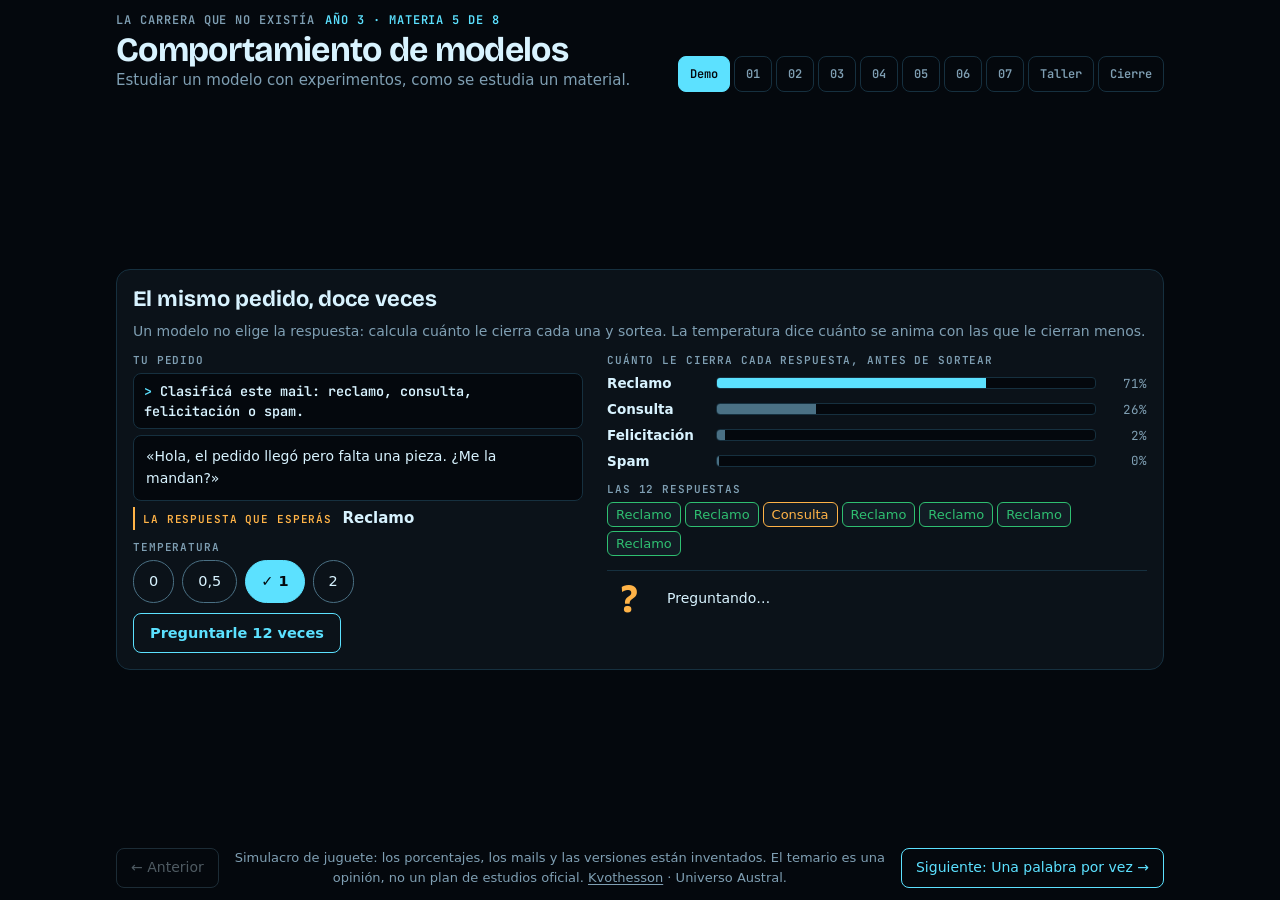
==== comportamiento.html @ 3e9d30cf "La carrera que no existía: ocho materias para trabajar con agentes Co-Authored-By: Claude Opus 5.5 <" ====
<!doctype html>
<html lang="es">
<head>
<meta charset="utf-8">
<meta name="viewport" content="width=device-width, initial-scale=1">
<title>Comportamiento de modelos · La carrera que no existía</title>
<link rel="preconnect" href="https://fonts.googleapis.com">
<link href="https://fonts.googleapis.com/css2?family=Bricolage+Grotesque:opsz,wght@12..96,500;12..96,700&family=JetBrains+Mono:wght@400;600&display=swap" rel="stylesheet">
<link rel="stylesheet" href="curso.css">
</head>
<body data-materia="Comportamiento de modelos" data-sigue="Economía del cómputo" data-sigue-href="economia.html">
<div class="wrap">
  <header class="tope">
    <div>
      <div class="miga"><span>La carrera que no existía</span><b>Año 3 · Materia 5 de 8</b></div>
      <h1>Comportamiento de modelos</h1>
      <p class="idea">Estudiar un modelo con experimentos, como se estudia un material.</p>
    </div>
    <nav class="pasos-nav" id="nav" aria-label="Partes de la materia"></nav>
  </header>

  <main>
  <div tabindex="-1" class="paso" data-n="Demo" data-t="La demo">
  <section class="demo" aria-labelledby="t-demo">
    <div class="cab">
      <h2 id="t-demo">El mismo pedido, doce veces</h2>
      <p class="como">Un modelo no elige la respuesta: calcula cuánto le cierra cada una y sortea. La temperatura dice cuánto se anima con las que le cierran menos.</p>
    </div>
    <div class="izq">
      <div class="rot" style="margin-top:0">Tu pedido</div>
      <p class="pedido"><span>&gt;</span> Clasificá este mail: reclamo, consulta, felicitación o spam.</p>
      <div class="mail" style="margin-top:6px">«Hola, el pedido llegó pero falta una pieza. ¿Me la mandan?»</div>
      <p class="correcta"><span class="rotm">La respuesta que esperás</span> <b>Reclamo</b></p>
      <div class="rot" id="rot-tempe">Temperatura</div>
      <div class="fila" id="tempe" role="group" aria-labelledby="rot-tempe"></div>
      <div class="fila" style="margin-top:10px"><button class="accion" id="doce" type="button">Preguntarle 12 veces</button></div>
    </div>
    <div class="der">
      <div class="rot" style="margin-top:0">Cuánto le cierra cada respuesta, antes de sortear</div>
      <div class="probs" id="probs"></div>
      <div class="rot">Las 12 respuestas</div>
      <div id="respuestas"></div>
      <div class="cuenta" id="cuenta" aria-live="polite"><span class="n" id="n"></span><p id="msj"></p></div>
    </div>
  </section>
  </div>

  <div tabindex="-1" class="paso unidad" data-n="01" data-t="Una palabra por vez" hidden>
    <div class="texto">
      <span class="num">Unidad 01</span>
      <h2>Una palabra por vez</h2>
      <p>Un modelo de lenguaje hace una sola cosa: calcula qué palabra puede seguir y elige una. Después repite.</p>
      <p>No tiene la respuesta entera pensada de antemano. Por eso puede arrancar bien y terminar mal.</p>
    </div>
    <div class="ejemplo">
      <div class="rot" style="margin-top:0">Tu pedido</div>
      <p class="pedido"><span>&gt;</span> Escribí la confirmación de compra.</p>
      <div class="rot">Lo que va escribiendo</div>
      <p class="frase" id="frase"></p>
      <div class="rot" id="cand-rot">Las que podían seguir</div>
      <div class="probs" id="cand"></div>
      <div class="fila" style="margin-top:10px"><button class="accion" id="sig-pal" type="button">Siguiente palabra</button><button class="copiar chico" id="de-nuevo" type="button">Empezar de nuevo</button></div>
      <p class="lee" id="frase-txt" role="status"></p>
    </div>
  </div>

  <div tabindex="-1" class="paso unidad" data-n="02" data-t="Cuándo querés variedad" hidden>
    <div class="texto">
      <span class="num">Unidad 02</span>
      <h2>Cuándo querés que varíe</h2>
      <p>Que el mismo pedido dé respuestas distintas no es un defecto. Depende de la tarea.</p>
      <p>Para clasificar querés siempre la misma. Para buscar ideas, querés que se anime.</p>
    </div>
    <div class="ejemplo">
      <div class="rot" id="rot-var" style="margin-top:0">La temperatura</div>
      <div class="fila" id="var" role="group" aria-labelledby="rot-var"></div>
      <table class="tabla" id="t-var"></table>
      <p class="lee" id="var-txt" role="status"></p>
    </div>
  </div>

  <div tabindex="-1" class="paso unidad" data-n="03" data-t="Cómo falla" hidden>
    <div class="texto">
      <span class="num">Unidad 03</span>
      <h2>Cómo falla</h2>
      <p>Un modelo no falla al azar. Falla de unas pocas maneras, y siempre de las mismas.</p>
      <p>Conocerlas es saber dónde mirar antes de creerle.</p>
    </div>
    <div class="ejemplo">
      <div class="rot" id="rot-falla" style="margin-top:0">Elegí una</div>
      <div class="fila" id="falla" role="group" aria-labelledby="rot-falla"></div>
      <div id="falla-g" class="grafico"></div>
    </div>
  </div>

  <div tabindex="-1" class="paso unidad" data-n="04" data-t="Lo que cambia el contexto" hidden>
    <div class="texto">
      <span class="num">Unidad 04</span>
      <h2>Lo que cambia el contexto</h2>
      <p>El mismo modelo, con el mismo mail, contesta distinto según lo que va alrededor de la pregunta.</p>
      <p>Pedir el formato o mostrar un ejemplo cambia más que cambiar de modelo.</p>
    </div>
    <div class="ejemplo">
      <div class="mail" style="margin-bottom:8px">«Soy Ana Pérez. Quiero 3 cajas del modelo grande para el viernes 14.»</div>
      <div class="rot" id="rot-ctx">Qué le ponés alrededor</div>
      <div class="fila" id="ctx" role="group" aria-labelledby="rot-ctx"></div>
      <div class="rot">Tu pedido</div>
      <p class="pedido" id="ctx-pedido"></p>
      <div class="rot">Lo que respondió</div>
      <div class="mail salida" id="ctx-resp"></div>
      <p class="lee" id="ctx-txt" role="status"></p>
    </div>
  </div>

  <div tabindex="-1" class="paso unidad" data-n="05" data-t="Experimentos" hidden>
    <div class="texto">
      <span class="num">Unidad 05</span>
      <h2>Experimentos</h2>
      <p>Para saber qué funciona: cambiar una sola cosa, repetir muchas veces y contar.</p>
      <p>Si cambiás tres cosas juntas y probás una vez, no sabés nada.</p>
    </div>
    <div class="ejemplo">
      <div class="rot" style="margin-top:0">La tarea: clasificar reclamos. El pedido de siempre acierta 14 de 20</div>
      <div class="fila" id="exp" role="group" aria-label="Cómo probás"></div>
      <table class="tabla" id="t-exp"></table>
      <p class="lee" id="exp-txt" role="status"></p>
    </div>
  </div>

  <div tabindex="-1" class="paso unidad" data-n="06" data-t="Mirar adentro" hidden>
    <div class="texto">
      <span class="num">Unidad 06</span>
      <h2>Mirar adentro</h2>
      <p>Si le preguntás por qué respondió algo, te da una explicación. Pero esa explicación es otro texto que escribió, no un registro de lo que pasó adentro.</p>
      <p>Hoy se puede medir algo de lo que pasa adentro. Leerlo entero, todavía no.</p>
    </div>
    <div class="ejemplo">
      <div class="rot" style="margin-top:0">Tu pedido</div>
      <p class="pedido"><span>&gt;</span> Clasificá este mail. Respondió: <b>Reclamo</b>.</p>
      <div class="rot" id="rot-ad">Por qué</div>
      <div class="fila" id="ad" role="group" aria-labelledby="rot-ad"></div>
      <div class="mail" id="ad-mail"></div>
      <p class="lee" id="ad-txt" role="status"></p>
    </div>
  </div>

  <div tabindex="-1" class="paso unidad" data-n="07" data-t="Versiones" hidden>
    <div class="texto">
      <span class="num">Unidad 07</span>
      <h2>Cada versión es otro modelo</h2>
      <p>Una versión nueva puede ser mejor en general y peor en lo tuyo. Lo que anuncian mide otras tareas, no la tuya.</p>
      <p>Antes de cambiar, se corren tus casos.</p>
    </div>
    <div class="ejemplo">
      <div class="rot" id="rot-ver" style="margin-top:0">Salió la versión 2. ¿Qué hacés?</div>
      <div class="fila" id="ver" role="group" aria-labelledby="rot-ver"></div>
      <table class="tabla" id="t-ver"></table>
      <p class="lee" id="ver-txt" role="status"></p>
    </div>
  </div>

  <div tabindex="-1" class="paso unidad" data-n="Taller" data-t="El taller" hidden>
    <div class="texto">
      <span class="num">Unidad 08 · Taller</span>
      <h2>Conocer un modelo nuevo en una semana</h2>
      <ol>
        <li>Juntá 30 pedidos reales tuyos, cada uno con la respuesta que esperás.</li>
        <li>Corré cada uno 5 veces en el modelo nuevo y en el que usás hoy.</li>
        <li>Contá cuántas salen bien, cuántas cambian entre una vez y otra, y cómo falla.</li>
        <li>Llená la ficha de al lado. Una página, no más.</li>
      </ol>
      <p class="nota">Aprobás cuando la ficha dice para qué lo usás y para qué no, con números.</p>
    </div>
    <div class="ejemplo">
      <div class="rot" style="margin-top:0">La ficha</div>
      <pre id="prompt">Modelo: [nombre y versión]
Probado con: [cuántos pedidos, cuántas veces cada uno]
Acierta: [cuántas de cuántas]
Varía: [cuántas veces cambió la respuesta al mismo pedido]
Falla así: [inventa / sigue la corriente / pierde el hilo]
Lo uso para: [...]
No lo uso para: [...]</pre>
      <button class="copiar" id="copiar" type="button" aria-live="polite">Copiar</button>
    </div>
  </div>

  <div tabindex="-1" class="paso cierre" data-n="Cierre" data-t="El cierre" hidden>
    <span class="num">Cierre</span>
    <h2>¿Entonces no se le puede creer a un modelo?</h2>
    <p class="resp"><b>Sí se puede.</b> Como a un material: sabiendo cómo se comporta. Nadie construye un puente sin saber cuánto aguanta el acero.</p>
    <p class="resp">A un modelo se le cree en lo que mediste. En lo demás, todavía no lo conocés.</p>
    <div class="tres">
      <div class="ejemplo"><span class="rotm">Medilo</span><p>Lo que hace bien y lo que no se sabe probando, no leyendo lo que dicen de él.</p></div>
      <div class="ejemplo"><span class="rotm">Repetilo</span><p>Una respuesta no dice nada de un modelo que sortea. Veinte, empiezan a decir.</p></div>
      <div class="ejemplo"><span class="rotm">Volvé a medir</span><p>Cada versión nueva es otro material. Lo que sabías del anterior, hay que confirmarlo.</p></div>
    </div>
    <p class="verbo"><q>Sin evals, la adopción es fe, no ingeniería.</q>El Ritual del Despertar, séptima Ley del Constructor. Archivo de Austral.</p>
  </div>
  </main>

  <footer class="pie-nav">
    <button class="copiar" id="ant" type="button"><span aria-hidden="true">← </span>Anterior</button>
    <span class="aviso">Simulacro de juguete: los porcentajes, los mails y las versiones están inventados. El temario es una opinión, no un plan de estudios oficial. <a href="https://kvothesson.com/">Kvothesson</a> · Universo Austral.</span>
    <button class="copiar sig" id="sig" type="button"></button>
  </footer>
</div>

<script src="curso.js"></script>
<script>
const quietoDemo = matchMedia("(prefers-reduced-motion: reduce)").matches || location.search.includes("sin-animacion");
const pct = p => (p >= .995 ? "100" : p < .005 ? "0" : Math.round(p * 100)) + "%";
const barras = (el, filas) => $(el).innerHTML = filas.map(f => `<div class="prob ${f.cls || ""}"><b>${f.t}</b><span class="barrita"><i style="width:${Math.max(.5, f.p * 100)}%"></i></span><span>${pct(f.p)}</span></div>`).join("");

// Demo principal: clasificar un mail. El modelo tiene un puntaje por respuesta y sortea según la temperatura.
const OPC = [["Reclamo", 3], ["Consulta", 2], ["Felicitación", -.5], ["Spam", -2]];
let T = 1, corrida = 0;
const probs = () => { if (!T) return OPC.map((_, i) => i ? 0 : 1); const e = OPC.map(o => Math.exp(o[1] / T)), s = e.reduce((a, b) => a + b, 0); return e.map(v => v / s); };
const sortear = p => { let r = Math.random(), i = 0; while (i < p.length - 1 && r > p[i]) r -= p[i++]; return i; };
function verProbs(){ const p = probs(); barras("probs", OPC.map((o, i) => ({t:o[0], p:p[i], cls:i ? "" : "top"}))); }
function contar(salidas){
  const otras = salidas.filter(i => i > 0).length;
  $("n").textContent = otras; $("cuenta").classList.toggle("listo", !otras);
  $("msj").innerHTML = `de 12 <b>no dijeron «Reclamo»</b>. ` + (!T ? "En cero elige siempre la que más le cierra: mismo pedido, misma respuesta."
    : T < 1 ? "Casi siempre la que más le cierra. Casi."
    : T < 2 ? "Mismo mail, mismo pedido. Lo único que cambió entre una y otra fue el sorteo."
    : "Con la temperatura alta aparecen hasta las que casi no tenían chance.");
}
function preguntar(){
  const mia = ++corrida, p = probs(), salidas = Array.from({length:12}, () => sortear(p));
  const chip = i => `<span class="k ${!i ? "ok" : i === 1 ? "suerte" : "mal"}${quietoDemo ? "" : " aparece"}">${OPC[i][0]}</span>`;
  $("n").textContent = "?"; $("msj").textContent = "Preguntando…"; $("cuenta").classList.remove("listo");
  if (quietoDemo) { $("respuestas").innerHTML = salidas.map(chip).join(""); contar(salidas); return; }
  $("respuestas").innerHTML = ""; let k = 0;
  const paso = () => { if (mia !== corrida) return; if (k >= 12) { contar(salidas); return; } $("respuestas").insertAdjacentHTML("beforeend", chip(salidas[k++])); setTimeout(paso, 230); };
  paso();
}
$("doce").addEventListener("click", preguntar);
opciones("tempe", [["0", "0"], ["0.5", "0,5"], ["1", "1"], ["2", "2"]], k => { T = +k; verProbs(); preguntar(); }, "1");

// Unidad 1: una frase armada de a una palabra, con las que podían seguir.
const INICIO = "Gracias por tu compra. Tu pedido";
const PASOS = [
  [["llega", .58], ["está", .22], ["fue", .12], ["se", .08]],
  [["el", .70], ["mañana", .18], ["en", .12]],
  [["jueves", .41], ["lunes", .33], ["martes", .26]],
  [["entre", .45], ["por", .35], ["a", .20]],
  [["las", .92], ["la", .08]],
  [["9", .50], ["10", .30], ["14", .20]]];
let paso1 = 0;
function verFrase(){
  const dichas = PASOS.slice(0, paso1).map(p => p[0][0]);
  $("frase").innerHTML = INICIO + dichas.map((w, i) => ` <span class="${i === paso1 - 1 ? "nueva" : ""}">${w}</span>`).join("") + (paso1 < PASOS.length ? ' <span class="cursor" aria-hidden="true">▍</span>' : ".");
  const ult = PASOS[paso1 - 1];
  $("cand-rot").textContent = ult ? "Las que podían seguir, y la que eligió" : "Las que podían seguir";
  barras("cand", ult ? ult.map((o, i) => ({t:o[0], p:o[1], cls:i ? "" : "elegida"})) : PASOS[0].map(o => ({t:o[0], p:o[1]})));
  $("sig-pal").disabled = paso1 >= PASOS.length;
  $("frase-txt").textContent = !ult ? "Tocá «Siguiente palabra»."
    : paso1 < PASOS.length ? `Eligió «${ult[0][0]}», que le cerraba en un ${Math.round(ult[0][1] * 100)}%. Podría haber sido «${ult[1][0]}».`
    : "Así escribe todo: una palabra por vez. Ninguna de estas estaba decidida cuando empezó la frase.";
}
$("sig-pal").addEventListener("click", () => { paso1++; verFrase(); });
$("de-nuevo").addEventListener("click", () => { paso1 = 0; verFrase(); });
verFrase();

// Unidad 2: dos tareas, preguntadas tres veces, con temperatura baja y alta.
opciones("var", [["baja", "Baja"], ["alta", "Alta"]], k => {
  const baja = k === "baja";
  const F = baja ? [["Clasificar este mail", "Reclamo · Reclamo · Reclamo", 1, "siempre lo mismo"], ["Proponer asuntos para el newsletter", "«Novedades de marzo» las tres veces", 0, "siempre la idea más obvia"]]
    : [["Clasificar este mail", "Reclamo · Consulta · Reclamo", 0, "cambia de opinión con el mismo mail"], ["Proponer asuntos para el newsletter", "«Novedades de marzo» · «Llegó el otoño» · «Tres cosas que no sabías»", 1, "ideas distintas para elegir"]];
  $("t-var").innerHTML = `<thead><tr><th scope="col">Tarea</th><th scope="col">Le preguntaste 3 veces</th><th scope="col">¿Sirve?</th></tr></thead><tbody>`
    + F.map(f => `<tr><td>${f[0]}</td><td>${f[1]}</td><td class="${f[2] ? "ok" : "mal"}">${f[2] ? "✓" : "✕"} ${f[3]}</td></tr>`).join("") + "</tbody>";
  $("var-txt").textContent = baja ? "Para clasificar, perfecto. Para buscar ideas, te da siempre la misma." : "Para buscar ideas, perfecto. Para clasificar, el mismo mail cambia de etiqueta.";
});

// Unidad 3: tres maneras de fallar, con lo que pasaba de verdad y cómo cuidarse.
const FALLAS = {
  inventa:["Inventa con seguridad", "¿Qué dice la cláusula 14 del contrato con Distribuidora Norte?", "La cláusula 14 fija una multa del 5% por cada día de demora.", "El contrato tiene 12 cláusulas. La 14 no existe.", "Pedile que copie el texto exacto y diga de dónde lo sacó. Si no puede copiarlo, no lo sabe."],
  sigue:["Te sigue la corriente", "Revisá este presupuesto. Creo que está bien, ¿no?", "Sí, está todo bien.", "Sin el «creo que está bien», el mismo modelo encuentra el error: la suma da $412.000, no $421.000.", "No le digas lo que esperás. Preguntá sin dar tu opinión."],
  hilo:["Pierde el hilo", "(en la primera de 80 páginas) Respondé siempre en pesos. […] (en la última) ¿Cuánto costó el envío de mayo?", "Costó USD 340.", "La instrucción estaba al principio y la pregunta, 80 páginas después.", "Repetí lo importante cerca de la pregunta, o partí el texto en pedazos."]};
opciones("falla", Object.entries(FALLAS).map(([k, f]) => [k, f[0]]), k => {
  const f = FALLAS[k];
  $("falla-g").innerHTML = `<div class="rot">Le preguntaste</div><p class="pedido"><span>&gt;</span> ${f[1]}</p>`
    + `<div class="rot">Respondió, muy seguro</div><div class="mail">${f[2]}</div>`
    + `<div class="rot">Lo que pasaba</div><p class="lee mal" style="margin:0;min-height:0">${f[3]}</p>`
    + `<div class="rot">Cómo cuidarte</div><p class="lee ok" style="margin:0;min-height:0">${f[4]}</p>`;
});

// Unidad 4: el mismo mail con tres pedidos distintos alrededor.
const CTX = {
  solo:["Solo la pregunta", "", "Ana Pérez quiere comprar tres cajas del modelo grande y las necesita para el viernes 14, según indica en su mensaje.", "Está bien, pero en un párrafo. Para pasarlo a una planilla lo copiás a mano, y cada vez lo escribe distinto."],
  formato:["El formato que querés", " Respondé así: Cliente / Pedido / Fecha.", "Cliente: Ana Pérez\nPedido: 3 cajas del modelo grande\nFecha: viernes 14", "Mismo modelo, mismo mail. Ahora sale igual cada vez y entra directo en la planilla."],
  ejemplo:["Un ejemplo resuelto", " Así lo quiero: «Juan Gómez · 2 cajas chicas · viernes 3».", "Ana Pérez · 3 cajas grandes · viernes 14", "Con un ejemplo copió hasta la forma de escribir. Muchas veces un ejemplo explica más que una regla."]};
opciones("ctx", Object.entries(CTX).map(([k, c]) => [k, c[0]]), k => {
  const c = CTX[k];
  $("ctx-pedido").innerHTML = `<span>&gt;</span> Sacá los datos de este mail.${c[1] ? `<span class="mas">${c[1]}</span>` : ""}`;
  $("ctx-resp").textContent = c[2];
  $("ctx-txt").textContent = c[3]; $("ctx-txt").className = "lee " + (k === "solo" ? "suerte" : "ok");
});

// Unidad 5: el mismo cambio probado de dos maneras.
opciones("exp", [["mal", "Cambiar todo junto, probar una vez"], ["bien", "Una cosa por vez, 20 veces cada una"]], k => {
  const bien = k === "bien", bar = (a, de) => `<i class="mini" style="width:${a / de * 60}px" aria-hidden="true"></i>`;
  const F = bien ? [["El pedido de siempre", 14], ["+ la lista de categorías", 17], ["+ un ejemplo resuelto", 18], ["+ «respondé en una palabra»", 14]]
    : [["El pedido nuevo, con los tres cambios juntos", null]];
  $("t-exp").innerHTML = `<thead><tr><th scope="col">Qué probaste</th><th scope="col">Aciertos</th></tr></thead><tbody>`
    + F.map(f => `<tr><td>${f[0]}</td><td>${f[1] === null ? "1 de 1 ✓" : `${bar(f[1], 20)}${f[1]} de 20`}</td></tr>`).join("") + "</tbody>";
  $("exp-txt").textContent = bien ? "La lista y el ejemplo ayudan. «Respondé en una palabra» no cambió nada: se puede sacar. Eso solo se ve cambiando de a una y repitiendo."
    : "Salió bien. ¿Por cuál de los tres cambios? No sabés. ¿Fue suerte? Tampoco: con una sola prueba no hay forma de saberlo.";
  $("exp-txt").className = "lee " + (bien ? "ok" : "suerte");
});

// Unidad 6: la explicación que da, contra lo que se puede medir.
opciones("ad", [["dice", "Lo que dice que pensó"], ["mide", "Lo que se puede medir"]], k => {
  const mide = k === "mide";
  const P = [["Hola, el pedido", 0], ["llegó", 1], ["pero", 1], ["falta", 3], ["una", 0], ["pieza.", 2], ["¿Me la mandan?", 1]];
  $("ad-mail").innerHTML = mide ? "«" + P.map(([w, p]) => p ? `<span class="peso${p}">${w}<span class="vh"> (pesó ${["", "poco", "bastante", "mucho"][p]})</span></span>` : w).join(" ") + "»"
    : "«Es un reclamo porque el cliente está enojado.»";
  $("ad-txt").textContent = mide ? "Hoy se puede medir, de forma aproximada, qué palabras pesaron más en la respuesta: acá «falta» y «pieza». Lo que no se puede es leerle el razonamiento entero, como se lee una receta."
    : "Suena razonable, pero el mail no muestra enojo. Esa explicación es un texto más que escribió después, no un registro de lo que pasó adentro.";
  $("ad-txt").className = "lee " + (mide ? "ok" : "suerte");
});

// Unidad 7: la versión nueva, en general y en tu tarea.
opciones("ver", [["sin", "Cambiar sin probar"], ["con", "Correr tus 50 casos antes"]], k => {
  const con = k === "con";
  $("t-ver").innerHTML = `<thead><tr><th scope="col">Versión</th><th scope="col">En general, según anuncian</th><th scope="col">En tus 50 reclamos</th></tr></thead><tbody>`
    + `<tr><td>Versión 1</td><td>82%</td><td class="ok">45 de 50</td></tr>`
    + `<tr><td>Versión 2</td><td>88%, mejor</td><td class="${con ? "mal" : "nada"}">${con ? "39 de 50, peor" : "sin probar"}</td></tr></tbody>`;
  $("ver-txt").textContent = con ? "Mejor en general y peor en lo tuyo: confunde reclamos con consultas. Para esto te quedás con la 1, o ajustás el pedido y volvés a medir."
    : "Cambiaste porque la 2 es mejor en general. En tu tarea es peor, y te vas a enterar por los clientes.";
  $("ver-txt").className = "lee " + (con ? "ok" : "mal");
});

iniciarCurso();
</script>
</body>
</html>
---- curso.css ----
/* La carrera que no existía: estilos compartidos por todas las materias.
   Tokens de marca/ del taller: temperatura frío, modo noche. */
/* Tokens de marca/ del taller: temperatura frío, modo noche, densidad aire. */
:root{
  --ground:#04080d; --surface:#0b1219; --surface-raised:#121c25; --line:#16303f; --line-strong:#4a7084;
  --ink:#d8f3ff; --muted:#7f9fb3; --ice:#5ce1ff; --on-ice:#04080d; --amber:#ffb347; --ok:#2fbf71; --danger:#ff5a6e;
  --radius-s:8px; --radius-m:14px;
  --font-display:"Bricolage Grotesque","Arial Narrow",system-ui,sans-serif;
  --font-sans:system-ui,"Segoe UI",Roboto,"Helvetica Neue",Arial,sans-serif;
  --font-mono:"JetBrains Mono",ui-monospace,Consolas,monospace;
  color-scheme:dark;
}
*{box-sizing:border-box}
body{margin:0;background:var(--ground);color:var(--ink);font:16px/1.55 var(--font-sans)}
button{font:inherit;color:inherit}
.wrap{max-width:720px;margin:0 auto;padding:28px 16px 72px}
.miga{font:600 12px/1.4 var(--font-mono);letter-spacing:.08em;text-transform:uppercase;color:var(--muted);display:flex;gap:10px;flex-wrap:wrap}
.miga b{color:var(--ice);font-weight:600}
h1{font:700 clamp(38px,9vw,64px)/1 var(--font-display);letter-spacing:-.02em;margin:14px 0 10px}
.idea{font-size:19px;margin:0 0 20px;max-width:34ch;text-wrap:balance}
.verbo{border-left:2px solid var(--amber);padding:2px 0 2px 14px;margin:0 0 28px;color:var(--muted);font-size:14.5px}
.verbo q{display:block;color:var(--amber);font:500 17px/1.35 var(--font-display);quotes:"«" "»"}
h2{font:600 12px/1.4 var(--font-mono);letter-spacing:.08em;text-transform:uppercase;color:var(--muted);margin:36px 0 12px}

.demo{background:var(--surface);border:1px solid var(--line);border-radius:var(--radius-m);padding:18px}
.demo h2{text-transform:none;letter-spacing:0;color:var(--ink);display:block;font:700 22px/1.2 var(--font-display);margin:0 0 4px}
.demo .como{color:var(--muted);font-size:14px;margin:0 0 14px}
.pedido{font:600 15px/1.5 var(--font-mono);background:var(--ground);border:1px solid var(--line);border-radius:var(--radius-s);padding:10px 12px;margin:0 0 14px}
.pedido span{color:var(--ice)}
.pedido .mas{color:var(--amber)}
.rot{font:600 11px/1.4 var(--font-mono);letter-spacing:.08em;text-transform:uppercase;color:var(--muted);margin:14px 0 6px}
.k{display:inline-block;font:400 13.5px/1 var(--font-mono);border:1px solid var(--line);border-radius:6px;padding:5px 8px;margin:0 4px 4px 0;background:var(--surface-raised)}
.fila{display:flex;gap:8px;flex-wrap:wrap}
.tog{border:1px solid var(--line-strong);background:transparent;border-radius:999px;padding:9px 15px;cursor:pointer;font-size:14.5px;min-height:42px}
.tog:hover{border-color:var(--ice)}
.tog[aria-pressed="true"]{background:var(--ice);border-color:var(--ice);color:var(--on-ice);font-weight:600}
.tog:focus-visible,.copiar:focus-visible,summary:focus-visible{outline:2px solid var(--amber);outline-offset:2px}
.escena{background:var(--ground);border:1px solid var(--line);border-radius:var(--radius-s);padding:8px 0;margin-top:14px}
.escena canvas{display:block;margin:0 auto;image-rendering:pixelated}
#entregas{min-height:30px;font-size:14px;color:var(--muted);display:flex;flex-wrap:wrap;align-items:center;gap:4px}
#entregas .k{margin:0}
.escena{position:relative}
#temp{position:absolute;top:8px;left:12px;font:600 13px/1 var(--font-mono);color:var(--ice)}
#temp.tibio{color:var(--amber)} #temp.mal{color:var(--danger)}
#pasos .k b{color:var(--amber);margin-right:4px}
#pasos .k.nadie{color:var(--muted);border-style:dashed}
#pasos .k.nadie b{color:var(--muted)}
#vuelta{min-height:30px;display:flex;flex-wrap:wrap;gap:4px;align-items:flex-start}
#vuelta .k{color:var(--muted);margin:0}
#vuelta .k.hecho{color:var(--ink);border-color:var(--line-strong)}
#vuelta .k.ahora{color:var(--amber);border-color:var(--amber)}
.k.mal{color:var(--danger);border-color:var(--danger)}
.k.suerte{color:var(--amber);border-color:var(--amber)}
.k.ok{color:var(--ok);border-color:var(--ok)}
#resultado{min-height:4.6em;margin:8px 0 0;font-size:14.5px}
#resultado.mal{color:var(--danger)} #resultado.suerte{color:var(--amber)} #resultado.ok{color:var(--ok)}
.cuenta{display:flex;align-items:center;gap:16px;border-top:1px solid var(--line);margin-top:14px;padding-top:14px;min-height:92px}
.cuenta .n{font:700 64px/1 var(--font-display);color:var(--amber);min-width:44px;text-align:center}
.cuenta.listo .n{color:var(--ok)}
.cuenta p{margin:0;font-size:15px}
.moraleja{color:var(--muted);font-size:14.5px;margin:14px 2px 0}
.juguete{font-size:13px;color:var(--muted);border:1px dashed var(--line-strong);border-radius:var(--radius-s);padding:8px 12px;margin:14px 0 0}

details{border-bottom:1px solid var(--line)}
details:first-of-type{border-top:1px solid var(--line)}
summary{cursor:pointer;padding:14px 2px;display:flex;gap:12px;align-items:baseline;list-style:none;font-weight:600}
summary::-webkit-details-marker{display:none}
summary i{font:600 12px/1 var(--font-mono);color:var(--ice);font-style:normal;flex:none}
summary::after{content:"+";margin-left:auto;color:var(--muted);font-family:var(--font-mono)}
details[open] summary::after{content:"−"}
.cuerpo{padding:0 2px 18px 34px;color:var(--ink);font-size:15.5px}
.cuerpo p{margin:0 0 10px;max-width:60ch}
.par{display:grid;grid-template-columns:auto 1fr;gap:6px 12px;font-size:14.5px;margin:10px 0 0}
.par dt{font:600 11px/1.9 var(--font-mono);letter-spacing:.06em;text-transform:uppercase;color:var(--muted)}
.par dd{margin:0}
.par .no{color:var(--muted);text-decoration:line-through;text-decoration-color:var(--danger)}
.armado{font:400 14px/1.5 var(--font-mono);background:var(--surface);border:1px solid var(--line);border-radius:var(--radius-s);padding:10px 12px;margin:10px 0}
.armado span{color:var(--amber)}
.falta{font-size:14px;color:var(--muted);min-height:3em;margin:0}

.taller{background:var(--surface);border:1px solid var(--line);border-radius:var(--radius-m);padding:18px}
.taller ol{margin:0 0 14px;padding-left:20px}
.taller li{margin-bottom:6px}
pre{font:400 13.5px/1.5 var(--font-mono);background:var(--ground);border:1px solid var(--line);border-radius:var(--radius-s);padding:12px;margin:0 0 10px;white-space:pre-wrap}
.copiar{border:1px solid var(--line-strong);background:transparent;border-radius:var(--radius-s);padding:8px 14px;cursor:pointer;font-size:14px}
.copiar:hover{border-color:var(--ice)}
.sigue{display:flex;justify-content:space-between;gap:12px;flex-wrap:wrap;margin-top:40px;color:var(--muted);font-size:14px}
.sigue b{color:var(--ink)}
.pie{margin-top:28px;font-size:13px;color:var(--muted)}
@media (max-width:520px){ .cuerpo{padding-left:2px} .cuenta .n{font-size:52px} }

/* Compacto: la demo entra en una pantalla. */
.wrap{max-width:1080px;padding-top:16px}
.wrap > *{max-width:720px}
.wrap > .demo{max-width:none}
h1{font-size:clamp(30px,5vw,44px);margin:6px 0 2px}
.idea{font-size:17px;margin:0 0 12px;max-width:none}
.verbo{margin:24px 0 0}
.demo{display:grid;gap:10px 24px;padding:16px}
.demo .cab{display:flex;gap:4px 16px;flex-wrap:wrap;align-items:baseline}
.demo .como{margin:0}
.demo .pedido{margin:0}
.demo .rot{margin:10px 0 5px}
.escena{margin-top:0}
.cuenta{min-height:0;margin-top:12px;padding-top:12px}
.cuenta .n{font-size:48px}
#resultado{min-height:3.1em;margin:6px 0 0}
@media (max-width:899px){
  /* En pantallas angostas la escena va arriba y queda pegada mientras tocás las condiciones. */
  .demo{gap:0}
  .demo .izq,.demo .der{display:contents}
  .demo .cab{order:-2;margin-bottom:10px}
  .escena{order:-1;position:sticky;top:6px;z-index:2;margin-bottom:10px}
  .tog{min-height:38px;padding:7px 12px;font-size:14px}
}
@media (min-width:900px){
  .demo{grid-template-columns:minmax(0,5fr) minmax(0,6fr);align-items:start}
  .demo .cab{grid-column:1/-1}
  #conds{flex-direction:column;align-items:stretch}
  #conds .tog{text-align:left;border-radius:var(--radius-s);min-height:38px;padding:7px 12px}
}

/* Una pantalla por parte: nada de scrollear. */
html,body{height:100%}
.wrap{min-height:100dvh;display:flex;flex-direction:column;padding:12px 16px}
.wrap > *{max-width:none}
.tope{display:flex;justify-content:space-between;align-items:flex-end;gap:10px 24px;flex-wrap:wrap;margin-bottom:12px}
h1{font-size:clamp(26px,4vw,34px);margin:4px 0 0}
.idea{font-size:15px;margin:2px 0 0;color:var(--muted)}
.pasos-nav{display:flex;gap:4px;flex-wrap:wrap}
.pasos-nav button{font:600 12px/1 var(--font-mono);border:1px solid var(--line);background:transparent;border-radius:var(--radius-s);padding:9px 11px;cursor:pointer;color:var(--muted)}
.pasos-nav button:hover{border-color:var(--ice)}
.pasos-nav button:focus-visible,.pie-nav button:focus-visible{outline:2px solid var(--amber);outline-offset:2px}
main{flex:1;display:flex;flex-direction:column;justify-content:center;min-height:0}
.paso[hidden]{display:none}
.demo .moraleja{margin:10px 0 0;font-size:13.5px}
.unidad{display:grid;gap:20px 40px;align-items:center;padding:8px 0}
.unidad .num{font:600 12px/1.4 var(--font-mono);letter-spacing:.08em;text-transform:uppercase;color:var(--ice)}
.unidad h2{font:700 clamp(26px,4vw,40px)/1.08 var(--font-display);text-transform:none;letter-spacing:-.015em;color:var(--ink);margin:8px 0 14px;display:block;text-wrap:balance}
.unidad .texto p{font-size:17px;max-width:44ch;margin:0 0 10px}
.unidad .texto ol{margin:0 0 14px;padding-left:20px;font-size:16px;max-width:48ch}
.unidad .texto li{margin-bottom:6px}
.unidad .verbo{margin:0;font-size:14px}
.ejemplo{background:var(--surface);border:1px solid var(--line);border-radius:var(--radius-m);padding:20px}
.ejemplo .par{margin:0;font-size:16px;gap:10px 14px}
.ejemplo .rot:first-child{margin-top:0}
.pie-nav{display:flex;justify-content:space-between;align-items:center;gap:8px 12px;margin-top:12px;flex-wrap:wrap}
.pie-nav .aviso{flex:1;text-align:center;font-size:12px;color:var(--muted)}
.pie-nav .sig{border-color:var(--ice);color:var(--ice)}
.pie-nav button:disabled{opacity:.35;cursor:default}
@media (min-width:900px){ .unidad{grid-template-columns:1fr 1fr} }
@media (min-width:900px) and (max-height:700px){
  /* Pantallas bajas: se achica lo accesorio para que siga entrando. */
  .wrap{padding:8px 16px} .tope{margin-bottom:8px} .idea,.demo .moraleja{display:none}
  .demo{padding:12px;gap:8px 24px} .demo .pedido{font-size:13.5px;padding:8px 10px}
  #conds .tog{min-height:32px;padding:5px 12px} .demo .rot{margin:8px 0 4px}
  .cuenta{margin-top:8px;padding-top:8px} .cuenta .n{font-size:40px} .cuenta p{font-size:14px}
  .unidad h2{font-size:30px;margin:6px 0 10px} .unidad .texto ol{font-size:15px;margin-bottom:10px}
  .pie-nav{margin-top:8px}
}
@media (max-width:700px){ .pie-nav .aviso{order:3;flex-basis:100%} .pasos-nav button{padding:8px 9px} }

/* Accesibilidad */
.vh{position:absolute;width:1px;height:1px;overflow:hidden;clip-path:inset(50%);white-space:nowrap}
.tog[aria-pressed="true"]::before{content:"✓ "}
.paso:focus{outline:none}
.pasos-nav button{min-height:36px;min-width:36px}
.pasos-nav button[aria-current="step"]{background:var(--ice);border-color:var(--ice);color:var(--on-ice)}
.ctrl{position:absolute;top:6px;right:8px;display:flex;gap:6px;z-index:1}
.ctrl button{font:600 12px/1 var(--font-mono);border:1px solid var(--line-strong);background:var(--ground);border-radius:6px;padding:7px 9px;cursor:pointer;min-height:28px}
.ctrl button:hover{border-color:var(--ice)}
.ctrl button:focus-visible{outline:2px solid var(--amber);outline-offset:2px}
.pie-nav .aviso{font-size:13px}
@media (forced-colors:active){ .tog[aria-pressed="true"],.pasos-nav button[aria-current="step"]{outline:2px solid Highlight} }

/* Gráficos de las unidades */
.rotm{font:600 11px/1.4 var(--font-mono);letter-spacing:.08em;text-transform:uppercase;color:var(--muted);margin-right:6px}
.lee{margin:10px 0 0;font-size:15px;min-height:3.2em}
.eje{display:flex;justify-content:space-between;gap:8px;font-size:12px;color:var(--muted);margin:4px 0 12px}
.quien{display:grid;grid-template-columns:repeat(4,1fr);gap:4px;margin:0 0 10px}
.quien span{border:1px solid var(--amber);border-radius:6px;padding:6px 6px;font-size:12px;color:var(--amber);line-height:1.3}
.quien span.vos{border-color:var(--ice);color:var(--ice);background:color-mix(in srgb,var(--ice) 12%,transparent)}
.quien b{display:block;font:600 11px/1.4 var(--font-mono);text-transform:uppercase;letter-spacing:.06em}
.pista{position:relative;height:44px;border:1px solid var(--line);border-radius:var(--radius-s);background:var(--ground);overflow:hidden}
.zona{position:absolute;top:0;bottom:0;left:0;width:100%;background:color-mix(in srgb,var(--ice) 32%,transparent);transition:left .3s,width .3s}
.pista[data-e="1"] .zona{left:10%;width:84%;background:linear-gradient(90deg,transparent,color-mix(in srgb,var(--ice) 40%,transparent) 45%,color-mix(in srgb,var(--ice) 40%,transparent) 60%,transparent)}
.pista[data-e="2"] .zona{left:27%;width:60%;border-left:3px solid var(--danger);background:linear-gradient(90deg,color-mix(in srgb,var(--ice) 40%,transparent) 55%,transparent)}
.marca{position:absolute;top:50%;translate:-50% -50%;font:600 18px/1 var(--font-mono);opacity:0;transition:opacity .3s}
.marca.si{left:56%;color:var(--ok)} .marca.no{left:18%;color:var(--danger)}
.pista[data-e="1"] .si,.pista[data-e="2"] .si,.pista[data-e="2"] .no{opacity:1}
.filas{list-style:none;margin:0 0 12px;padding:0;border:1px solid var(--line);border-radius:var(--radius-s);overflow:hidden;font:400 13.5px/1 var(--font-mono)}
.filas li{padding:6px 10px;border-bottom:1px solid var(--line);display:flex;justify-content:space-between;gap:8px;min-height:26px}
.filas li:last-child{border-bottom:0}
.filas li i{color:var(--muted)}
.filas li.toca{background:color-mix(in srgb,var(--amber) 16%,transparent);color:var(--amber)}
.tempano{border:1px solid var(--line);border-radius:var(--radius-s);overflow:hidden;background:var(--ground);margin-bottom:12px}
.cielo{display:flex;flex-direction:column;align-items:center;gap:8px;padding:12px 12px 0;text-align:center}
.cielo p{margin:0;font-size:15px}
.punta{width:84px;height:34px;background:var(--ink);clip-path:polygon(46% 0,62% 30%,100% 100%,0 100%,30% 40%)}
.mar{border-top:2px solid var(--ice);background:color-mix(in srgb,var(--ice) 9%,var(--ground));padding:0 12px 12px}
.masa{background:var(--line);clip-path:polygon(24% 0,76% 0,100% 38%,86% 100%,14% 100%,0 38%);padding:14px 18% 20px;min-height:150px;display:flex;flex-direction:column;align-items:center;justify-content:center;gap:6px;text-align:center;font-size:14px}
.masa .rotm{color:var(--ink);margin:0}
.masa ul{list-style:none;margin:0;padding:0}
.masa li{margin-bottom:4px}
#incognita{margin:0;font:700 30px/1.2 var(--font-display);color:var(--amber)}
.medida{margin-bottom:14px}
.medida:last-child{margin-bottom:0}
.medida p{margin:0 0 6px;font-size:15px}
.medida .antes{color:var(--muted);text-decoration:line-through;text-decoration-color:var(--danger);margin-right:8px}
.medida .antes .rotm{text-decoration:none;display:inline-block}
.vara{position:relative;height:10px;background:var(--ground);border:1px solid var(--line);border-radius:5px;margin:8px 0}
.vara i{display:block;height:100%;border-radius:4px;background:var(--ok)}
.medida.mal .vara i{background:var(--danger)}
.vara u{position:absolute;top:-5px;bottom:-5px;width:2px;background:var(--ink)}
.medida .veredicto{font-size:13.5px;color:var(--ok);margin:0}
.medida.mal .veredicto{color:var(--danger)}
.caja{border:1px solid var(--line-strong);border-radius:var(--radius-s);padding:10px 12px;font-size:14.5px;background:var(--ground)}
.caja .rotm{display:block;margin:0 0 4px}
.caja.nunca{border-color:var(--danger);margin-bottom:10px}
.caja.nunca .rotm{color:var(--danger)}
.caja.trabajo{border-style:dashed;color:var(--muted)}
.tramo{display:grid;grid-template-columns:1fr auto 1fr auto 1fr;gap:6px;align-items:stretch}
.flecha{align-self:center;color:var(--muted);font-family:var(--font-mono)}
.nota{font-size:15px;color:var(--amber);margin:0}
.cierre{padding:8px 0}
.cierre .num{font:600 12px/1.4 var(--font-mono);letter-spacing:.08em;text-transform:uppercase;color:var(--ice)}
.cierre h2{font:700 clamp(28px,4.4vw,44px)/1.08 var(--font-display);text-transform:none;letter-spacing:-.015em;color:var(--ink);margin:8px 0 14px;display:block;text-wrap:balance}
.cierre .resp{font-size:18px;max-width:62ch;margin:0 0 10px}
.cierre .resp b{color:var(--amber)}
.tres{display:grid;gap:12px;margin:18px 0}
.tres .ejemplo{padding:16px}
.tres p{margin:6px 0 0;font-size:15px}
.tres .rotm{color:var(--ice)}
.cierre .verbo{margin:0;font-size:14px}
@media (min-width:900px){ .tres{grid-template-columns:repeat(3,1fr)} }
@media (max-width:520px){ .tramo{grid-template-columns:1fr} .flecha{justify-self:center;rotate:90deg} .quien{grid-template-columns:repeat(2,1fr)} }
@media (min-width:900px) and (max-height:700px){ .cierre h2{font-size:30px;margin:6px 0 10px} .cierre .resp{font-size:16px} .tres{margin:12px 0} .masa{min-height:120px} .lee{min-height:2.6em} }
@media (prefers-reduced-motion:reduce){ .zona,.marca{transition:none} }

/* Unidad de ejemplos: el pedido armado y lo que puede volver */
.ejemplo .pedido{margin:0;font-size:13.5px;padding:8px 10px}
.ejemplo .rot{margin:10px 0 5px}
.vuelven{list-style:none;margin:0;padding:0;font-size:14px}
.vuelven li{display:flex;gap:8px;align-items:baseline;padding:3px 0}
.vuelven .m{font:700 14px/1 var(--font-mono);width:16px;flex:none;text-align:center}
.vuelven .si .m{color:var(--ok)} .vuelven .no .m{color:var(--danger)} .vuelven .duda .m{color:var(--amber)}
.vuelven .no{color:var(--muted);text-decoration:line-through;text-decoration-color:var(--danger)}
.vuelven .no .m{text-decoration:none;display:inline-block}

.filas li{padding:4px 10px;min-height:0}
.filas li.dicho{color:var(--ok)}
.filas{margin-bottom:0}
@media (min-width:900px) and (max-height:700px){
  .ejemplo{padding:12px 16px} .ejemplo .rot{margin:6px 0 3px} .ejemplo .lee{min-height:0;margin-top:6px;font-size:14px}
  .ejemplo .tog{min-height:30px;padding:4px 12px;font-size:13.5px} .ejemplo .fila{gap:6px}
  .vuelven li{padding:1px 0} .filas li{padding:2px 10px} .ejemplo .pedido{padding:6px 10px}
}

/* Verificación y evals */
.accion{border:1px solid var(--ice);background:transparent;color:var(--ice);border-radius:var(--radius-s);padding:8px 16px;cursor:pointer;font-size:14.5px;font-weight:600;min-height:38px}
.accion:hover{background:color-mix(in srgb,var(--ice) 14%,transparent)}
.accion:focus-visible{outline:2px solid var(--amber);outline-offset:2px}
#corrida{min-height:3.1em;margin:0;font-size:14.5px}
#corrida.mal b{color:var(--danger)} #corrida.ok b{color:var(--ok)} #corrida.suerte b{color:var(--amber)}
.hist{display:flex;align-items:flex-end;gap:2px;height:56px;border-bottom:1px solid var(--line-strong)}
.hist i{flex:1;min-height:0;border-radius:2px 2px 0 0}
.hist .a{background:var(--danger)} .hist .e{background:var(--line-strong)} .hist .b{background:var(--ice)}
.demo .eje{margin:4px 0 0}
.lee.ok{color:var(--ok)} .lee.mal{color:var(--danger)} .lee.suerte{color:var(--amber)}
.tabla{width:100%;border-collapse:collapse;font-size:13.5px;margin-top:10px}
.tabla th{font:600 11px/1.4 var(--font-mono);letter-spacing:.06em;text-transform:uppercase;color:var(--muted);text-align:left;padding:4px 8px 4px 0;border-bottom:1px solid var(--line-strong)}
.tabla td{padding:6px 8px 6px 0;border-bottom:1px solid var(--line);vertical-align:top}
.tabla td.ok{color:var(--ok);white-space:nowrap} .tabla td.mal{color:var(--danger)} .tabla td.nada{color:var(--muted)}
.pares{margin-top:10px}
.par2{display:grid;grid-template-columns:9.5em 1fr;gap:8px;align-items:center;margin-bottom:8px;font-size:13.5px}
.bar{position:relative;height:15px;margin-bottom:2px}
.bar i{display:block;height:100%;border-radius:3px;min-width:2px}
.bar.uso i{background:var(--line-strong)} .bar.tuyo i{background:var(--ice)}
.bar b{position:absolute;left:6px;top:0;font:600 10.5px/15px var(--font-mono);color:var(--ink);white-space:nowrap;text-shadow:0 0 3px var(--ground),0 0 3px var(--ground)}
.rangos{margin-top:12px}
.rango{display:grid;grid-template-columns:1.2em 1fr 5.2em;gap:8px;align-items:center;margin-bottom:8px;font:600 13px/1 var(--font-mono)}
.pista2{position:relative;height:18px;background:var(--ground);border:1px solid var(--line);border-radius:4px}
.pista2 i{position:absolute;top:2px;bottom:2px;background:color-mix(in srgb,var(--ice) 45%,transparent);border-radius:3px;transition:left .3s,width .3s}
.pista2 u{position:absolute;top:-3px;bottom:-3px;width:2px;background:var(--ink)}
.rango span{color:var(--muted);text-align:right}
.celdas{display:grid;gap:2px}
.celdas.veinte{grid-template-columns:repeat(10,1fr);font:700 14px/1 var(--font-mono);text-align:center}
.celdas.veinte span{padding:5px 0;border-radius:4px;background:var(--ground);border:1px solid var(--line)}
.celdas.veinte .ok{color:var(--ok)} .celdas.veinte .mal{color:var(--danger);border-color:var(--danger)}
.celdas.mil{grid-template-columns:repeat(20,1fr)}
.celdas.mil span{height:9px;border-radius:2px;background:var(--line)}
.celdas.mil .mal{background:var(--danger);outline:2px solid var(--danger);outline-offset:1px}
.celdas.mil .leida{background:var(--ice)}
@media (max-width:520px){ .par2{grid-template-columns:1fr} }
@media (prefers-reduced-motion:reduce){ .pista2 i{transition:none} }
@media (min-width:900px) and (max-height:700px){ .hist{height:40px} #corrida{min-height:2.8em;font-size:14px} .tabla td{padding:4px 8px 4px 0} .par2{margin-bottom:5px} .accion{min-height:32px;padding:5px 14px} }

.bar{display:flex;align-items:center;gap:6px}
.bar i{flex:none}
.bar b{position:static;text-shadow:none;color:var(--muted)}
.bar.tuyo b{color:var(--ice)}

/* Ficha de la demo de evals: el mensaje, lo que respondió cada pedido y si estuvo bien */
.cliente{margin:0;font-size:15.5px;font-weight:600}
.resp-ag{margin:5px 0 0;font-size:13.5px;color:var(--muted);min-height:2.9em}
.resp-ag b.ok{color:var(--ok)} .resp-ag b.mal{color:var(--danger)}
@media (min-width:900px) and (max-height:700px){ .resp-ag{min-height:2.7em;font-size:13px;margin-top:3px} .cliente{font-size:14.5px} .demo .como{display:block;font-size:13px} }

.demo .izq .pedido{font-size:13.5px;padding:7px 10px}
.hist{height:46px}
@media (min-width:900px) and (max-height:700px){
  .demo .izq .pedido{font-size:12.5px;padding:5px 8px} .resp-ag{min-height:0} .hist{height:30px}
  .demo .como{font-size:12.5px} .demo h2{font-size:19px} #corrida{min-height:2.6em;font-size:13px}
  .demo .izq .tog{min-height:30px;padding:4px 12px}
}

.der .cuenta{margin-top:6px;padding-top:8px}
.der .cuenta .n{font-size:40px}
.der .cuenta p{font-size:14px}

.correcta{margin:6px 0 0;font-size:13.5px;border-left:2px solid var(--amber);padding-left:8px}
.correcta .rotm{color:var(--amber)}
.correcta b,.cliente,.resp-ag .dato{font-family:var(--font-mono)}
.correcta b{color:var(--ink);font-size:15px}
.resp-ag .dato{color:var(--ink)}
.resp-ag{min-height:0}
@media (min-width:900px) and (max-height:700px){ .correcta{font-size:12.5px;margin-top:3px} }

.cliente{font-family:var(--font-sans);font-size:14.5px;min-height:2.9em}
.correcta b,.resp-ag .dato{font-family:var(--font-sans);font-weight:600}
@media (min-width:900px) and (max-height:700px){ .cliente{font-size:13.5px;min-height:2.7em} }

.cuenta .n{flex:none}

/* Planilla de la unidad de verificar sin leer todo */
.planilla{margin-top:0}
.planilla td{padding:4px 8px 4px 0}
.planilla .mas td{color:var(--muted);font-style:italic}
.planilla .pie td{font-family:var(--font-mono);font-size:12.5px;color:var(--muted)}
.planilla .pie td.mal,.planilla td.mal{color:var(--danger)}
@media (min-width:900px) and (max-height:700px){ .der .cuenta p{font-size:12.5px} .der .cuenta .n{font-size:32px} .hist{height:24px} .der .cuenta{margin-top:4px;padding-top:6px} }

/* Delegación y orquestación */
.fila.col{flex-direction:column;align-items:stretch}
.fila.col .tog{text-align:left;border-radius:var(--radius-s);min-height:36px;padding:6px 12px}
#lista{min-height:30px}
.k.hecho{color:var(--ink);border-color:var(--line-strong)}
.grafico{margin-top:10px}
.grafico .pedido{margin-bottom:8px}
.caja small{display:block;color:var(--muted);font-size:12.5px;margin-top:3px}
.carriles{display:grid;grid-template-columns:1fr auto 1fr auto 1fr;gap:6px;align-items:center}
.carril{display:flex;flex-direction:column;gap:6px}
.carril .rotm{margin:0}
.pedido .sobra{color:var(--danger)}
.mesa{display:grid;grid-template-columns:repeat(3,1fr);gap:4px}
.mesa .k{margin:0;font-family:var(--font-sans);font-size:12.5px;line-height:1.3;padding:5px 7px}
.grafico .k{font-family:var(--font-sans);font-size:12.5px}
.grafico .rot{margin:8px 0 4px}
.grafico .rot:first-child{margin-top:0}
.tabla tr.elegida td{color:var(--ice);font-weight:600}
.cadena{display:grid;grid-template-columns:1fr auto 1fr auto 1fr auto 1fr;gap:4px;align-items:stretch}
.cadena:has(.freno){grid-template-columns:1fr auto 1fr auto 1fr}
.cadena .caja{font-size:13.5px;padding:8px}
.caja.roto{border-color:var(--danger);color:var(--danger)}
.caja.roto .rotm{color:var(--danger)}
.caja.freno{border-color:var(--ok);color:var(--ok)}
.caja.freno .rotm{color:var(--ok)}
#inf-caja{font-size:14.5px}
@media (max-width:520px){ .carriles,.cadena,.cadena:has(.freno){grid-template-columns:1fr} .mesa{grid-template-columns:repeat(2,1fr)} }
@media (min-width:900px) and (max-height:700px){ .fila.col .tog{min-height:30px;padding:4px 12px} .mesa .k{padding:3px 7px} .cadena .caja{padding:6px} }

/* Límites y permisos */
.rot-con{display:flex;justify-content:space-between;align-items:center;gap:8px}
.copiar.chico{padding:5px 10px;font-size:12.5px;text-transform:none;letter-spacing:0;font-family:var(--font-sans);font-weight:400;color:var(--ink)}
.acciones{list-style:none;margin:0;padding:0}
.acciones li{display:grid;grid-template-columns:18px 1fr auto;gap:2px 8px;align-items:baseline;padding:6px 9px;border:1px solid var(--line);border-radius:var(--radius-s);margin-bottom:4px;background:var(--ground);font-size:14px;transition:opacity .25s,border-color .25s}
.acciones li.espera{opacity:.25}
.acciones li.ahora{border-color:var(--amber)}
.acciones .m{font:700 14px/1 var(--font-mono)}
.acciones li.solo .m{color:var(--ok)}
.acciones li.pregunta .m{color:var(--amber)}
.acciones li.dano{border-color:var(--danger);background:color-mix(in srgb,var(--danger) 14%,var(--ground))}
.acciones li.dano .m{color:var(--danger)}
.acciones small{color:var(--muted);font-size:12px;white-space:nowrap}
.acciones .nota{grid-column:2/-1;font-size:12.5px;color:var(--amber)}
.acciones li.dano .nota{color:var(--danger)}
.leyenda{margin:4px 0 0;font-size:12px;color:var(--muted)}
#resultado.mal{color:var(--danger)} #resultado.ok{color:var(--ok)} #resultado.suerte{color:var(--amber)}
.quiz{list-style:none;margin:0;padding:0}
.quiz li{display:grid;grid-template-columns:1fr auto;gap:4px 10px;align-items:center;padding:7px 0;border-bottom:1px solid var(--line);font-size:14.5px}
.quiz .fila{gap:4px}
.quiz .tog{min-height:32px;padding:4px 10px;font-size:13px}
.quiz .por{grid-column:1/-1;font-size:13px}
.por.ok{color:var(--ok)} .por.mal{color:var(--danger)}
#permisos .k{font-family:var(--font-sans);font-size:13px}
.k.sin{color:var(--muted);border-style:dashed}
.vara.peligro i{background:var(--danger);transition:width .3s}
.dos-col{display:grid;grid-template-columns:1fr 1fr;gap:12px;margin-top:10px}
.dos-col .rotm{display:block;margin:0 0 4px}
.dos-col .k{font-family:var(--font-sans);font-size:13px}
.mail{background:var(--ground);border:1px solid var(--line);border-radius:var(--radius-s);padding:10px 12px;font-size:14px}
.mail p{margin:0 0 6px}
.mail p:last-child{margin-bottom:0}
.mail .de{color:var(--muted);font-size:12.5px}
.escondida{font-size:8px;color:#0d1820;transition:font-size .2s,color .2s}
.escondida.vista{font-size:13.5px;color:var(--danger);background:color-mix(in srgb,var(--danger) 14%,transparent);padding:3px 6px;border-radius:4px}
.clave{color:var(--danger);font-family:var(--font-mono);font-size:13px;background:color-mix(in srgb,var(--danger) 14%,transparent);padding:1px 5px;border-radius:4px}
.clave.tapada{color:var(--ok);background:color-mix(in srgb,var(--ok) 14%,transparent);font-family:var(--font-sans)}
.preguntas{display:flex;flex-direction:column;gap:4px;align-items:flex-start}
.burbuja{background:var(--surface-raised);border:1px solid var(--line);border-radius:10px 10px 10px 2px;padding:5px 10px;font-size:14px;max-width:100%}
.burbuja.clave{font-family:var(--font-sans);color:var(--ink);border-color:var(--amber);background:var(--surface-raised)}
.burbuja.solo{color:var(--muted);border-style:dashed}
@media (max-width:520px){ .dos-col{grid-template-columns:1fr} .quiz li{grid-template-columns:1fr} }
@media (prefers-reduced-motion:reduce){ .acciones li,.escondida,.vara.peligro i{transition:none} }
@media (min-width:900px) and (max-height:700px){ .acciones li{padding:4px 9px;font-size:13.5px} .quiz li{padding:4px 0} .burbuja{padding:3px 9px;font-size:13.5px} .mail{padding:8px 10px} }

/* Comportamiento de modelos */
.probs{display:flex;flex-direction:column;gap:5px}
.prob{display:grid;grid-template-columns:7.5em 1fr 3.2em;gap:8px;align-items:center;font-size:13.5px}
.prob b{font-weight:600}
.barrita{display:block;height:12px;background:var(--ground);border:1px solid var(--line);border-radius:4px;overflow:hidden}
.barrita i{display:block;height:100%;background:var(--line-strong);transition:width .3s}
.prob.top .barrita i{background:var(--ice)}
.prob.elegida b{color:var(--amber)} .prob.elegida .barrita i{background:var(--amber)}
.prob > span:last-child{text-align:right;font-family:var(--font-mono);color:var(--muted);font-size:12.5px}
#respuestas{min-height:62px}
#respuestas .k{font-family:var(--font-sans);font-size:13px}
.k.suerte{color:var(--amber);border-color:var(--amber)}
.k.aparece{animation:aparece .25s ease-out}
@keyframes aparece{from{opacity:0;transform:translateY(4px)}}
.frase{font-size:17px;line-height:1.5;margin:0;min-height:3em}
.frase .nueva{color:var(--amber);font-weight:600}
.frase .cursor{color:var(--ice)}
.mail.salida{white-space:pre-line;font-family:var(--font-mono);font-size:13px}
.peso1{background:color-mix(in srgb,var(--amber) 14%,transparent);border-radius:3px;padding:0 2px}
.peso2{background:color-mix(in srgb,var(--amber) 32%,transparent);border-radius:3px;padding:0 2px}
.peso3{background:color-mix(in srgb,var(--amber) 60%,transparent);color:var(--ink);border-radius:3px;padding:0 2px;font-weight:600}
.tabla i.mini{display:inline-block;height:8px;background:var(--ice);border-radius:2px;vertical-align:middle;margin-right:6px}
.accion:disabled{opacity:.4;cursor:default}
@media (prefers-reduced-motion:reduce){ .k.aparece{animation:none} .barrita i{transition:none} }
@media (min-width:900px) and (max-height:700px){ .prob{font-size:13px;gap:6px} .probs{gap:3px} .frase{font-size:15.5px;min-height:2.6em} }

/* Economía del cómputo */
.tabla.compacta{margin-top:0;font-size:13px}
.tabla.compacta td{padding:4px 8px 4px 0}
.tabla tr.total td{font-weight:700;color:var(--ink);border-top:1px solid var(--line-strong)}
.tabla td:last-child{white-space:nowrap}
.apilada{display:flex;height:22px;border-radius:5px;overflow:hidden;background:var(--ground);border:1px solid var(--line)}
.apilada i{display:block;height:100%;transition:width .6s ease-out}
.apilada .fac{background:var(--ice)} .apilada .err{background:var(--danger)}
.leyenda2{margin:5px 0 6px;font-size:12px;color:var(--muted);display:flex;align-items:center;gap:6px;flex-wrap:wrap}
.pto{display:inline-block;width:9px;height:9px;border-radius:2px}
.pto.fac{background:var(--ice)} .pto.err{background:var(--danger)}
#probadas{min-height:26px}
#probadas .k{font-family:var(--font-sans);font-size:12.5px}
.prob.vieja .barrita i{background:var(--danger)}
.fila-ag{display:grid;grid-template-columns:9em 1fr 9.5em;gap:10px;align-items:center;margin-bottom:10px;font-size:13.5px}
.fila-ag > span{font-family:var(--font-mono);font-size:13px;text-align:right}
.fila-ag small{display:block;font-family:var(--font-sans);color:var(--muted);font-size:11.5px}
@media (max-width:520px){ .fila-ag{grid-template-columns:1fr} .fila-ag > span{text-align:left} }
@media (prefers-reduced-motion:reduce){ .apilada i{transition:none} }
@media (min-width:900px) and (max-height:700px){ .tabla.compacta td{padding:2px 8px 2px 0} .fila-ag{margin-bottom:6px} }

/* Criterio de producto */
.ideas td{vertical-align:middle}
.ideas td:first-child{width:38%}
.ideas td:last-child{white-space:normal}
.tog.idea{min-height:30px;padding:4px 10px;font-size:13px;text-align:left;border-radius:var(--radius-s);width:100%}
.tog.idea:disabled{opacity:.4;cursor:default}
.acciones li.vacio{opacity:.6}
.cadena.tres{grid-template-columns:1fr auto 1fr auto 1fr}
.cuadros{display:grid;grid-template-columns:repeat(4,1fr);gap:4px}
.cuadros span{border:1px solid var(--line);border-radius:6px;padding:5px 6px;font-size:12.5px;line-height:1.25}
.cuadros small{display:block;font-size:11px;color:var(--muted)}
.cuadros .usada{border-color:var(--ok);color:var(--ok)}
.cuadros .nadie{border-color:var(--danger);color:var(--danger)}
.cuadros .no-hecha{border-style:dashed;color:var(--muted)}
#gus .tog{font-size:13.5px}
@media (max-width:520px){ .cadena.tres{grid-template-columns:1fr} .cuadros{grid-template-columns:repeat(3,1fr)} }
@media (min-width:900px) and (max-height:700px){ .tog.idea{min-height:26px;padding:3px 9px} .cuadros span{padding:3px 6px} #gus .tog{min-height:28px;padding:3px 12px} }
@media (min-width:900px){ .demo.ancha-izq{grid-template-columns:minmax(0,7fr) minmax(0,5fr)} }
.ideas td:first-child{width:32%}

/* Responsabilidad */
.mail.incidente{border-color:var(--danger)}
.mail.incidente b{color:var(--danger)}
.chequeo{list-style:none;margin:0;padding:0;font-size:14px}
.chequeo li{padding:3px 0;color:var(--muted)}
.chequeo li span[aria-hidden]{display:inline-block;width:16px;font:700 13px/1 var(--font-mono);color:var(--amber)}
.chequeo li.ok{color:var(--ink)}
.chequeo li.ok span[aria-hidden]{color:var(--ok)}
.tiempo{list-style:none;margin:0;padding:0 0 0 2px;border-left:2px solid var(--line-strong)}
.tiempo li{display:grid;grid-template-columns:3.6em 1fr;gap:8px;padding:4px 0 4px 10px;font-size:13.5px;position:relative}
.tiempo li::before{content:"";position:absolute;left:-6px;top:10px;width:8px;height:8px;border-radius:50%;background:var(--ice)}
.tiempo li.vacio::before{background:var(--line-strong)}
.tiempo li.vacio{color:var(--muted)}
.tiempo .hora{font-family:var(--font-mono);font-size:12.5px;color:var(--muted)}
.tiempo li.aparece{animation:aparece .3s ease-out}
.caja .rotm{display:block}
.nota-fir{color:var(--danger);font-size:12px;margin-left:6px}
.nota-fir::before{content:"✕"}
.escala{display:grid;grid-template-columns:repeat(3,1fr);gap:4px;margin-top:12px}
.escala span{border:1px solid var(--line);border-radius:var(--radius-s);padding:7px 6px;text-align:center;font-size:13px;color:var(--muted);transition:all .25s}
.escala span.aca{border-color:var(--amber);color:var(--amber);background:color-mix(in srgb,var(--amber) 12%,transparent);font-weight:600}
@media (prefers-reduced-motion:reduce){ .tiempo li.aparece{animation:none} .escala span{transition:none} }
@media (min-width:900px) and (max-height:700px){ .tiempo li{padding:2px 0 2px 10px;font-size:13px} .chequeo li{padding:1px 0;font-size:13px} }

/* Portada */
.portada header{margin-bottom:20px}
.portada .idea{max-width:60ch;font-size:16px}
.materias{list-style:none;margin:0;padding:0;display:grid;grid-template-columns:repeat(auto-fill,minmax(250px,1fr));gap:10px}
.materias a{display:flex;flex-direction:column;gap:4px;height:100%;padding:14px 16px;border:1px solid var(--line);border-radius:var(--radius-m);background:var(--surface);color:var(--ink);text-decoration:none}
.materias a:hover{border-color:var(--ice)}
.materias a:focus-visible{outline:2px solid var(--amber);outline-offset:2px}
.materias b{font:700 19px/1.15 var(--font-display)}
.materias span{font-size:13.5px;color:var(--muted)}
.materias .anio{font:600 11px/1.4 var(--font-mono);letter-spacing:.08em;text-transform:uppercase;color:var(--ice)}

/* Celular: que una tabla no empuje la pantalla hacia los costados */
@media (max-width:899px){
  .unidad{grid-template-columns:minmax(0,1fr)}
  .ejemplo{min-width:0}
  .tabla td:last-child,.tabla td.ok{white-space:normal}
  .tabla{font-size:13px}
  .tabla td,.tabla th{padding-right:6px}
}

.aviso a{color:var(--muted);text-underline-offset:2px}
.aviso a:hover{color:var(--ice)}
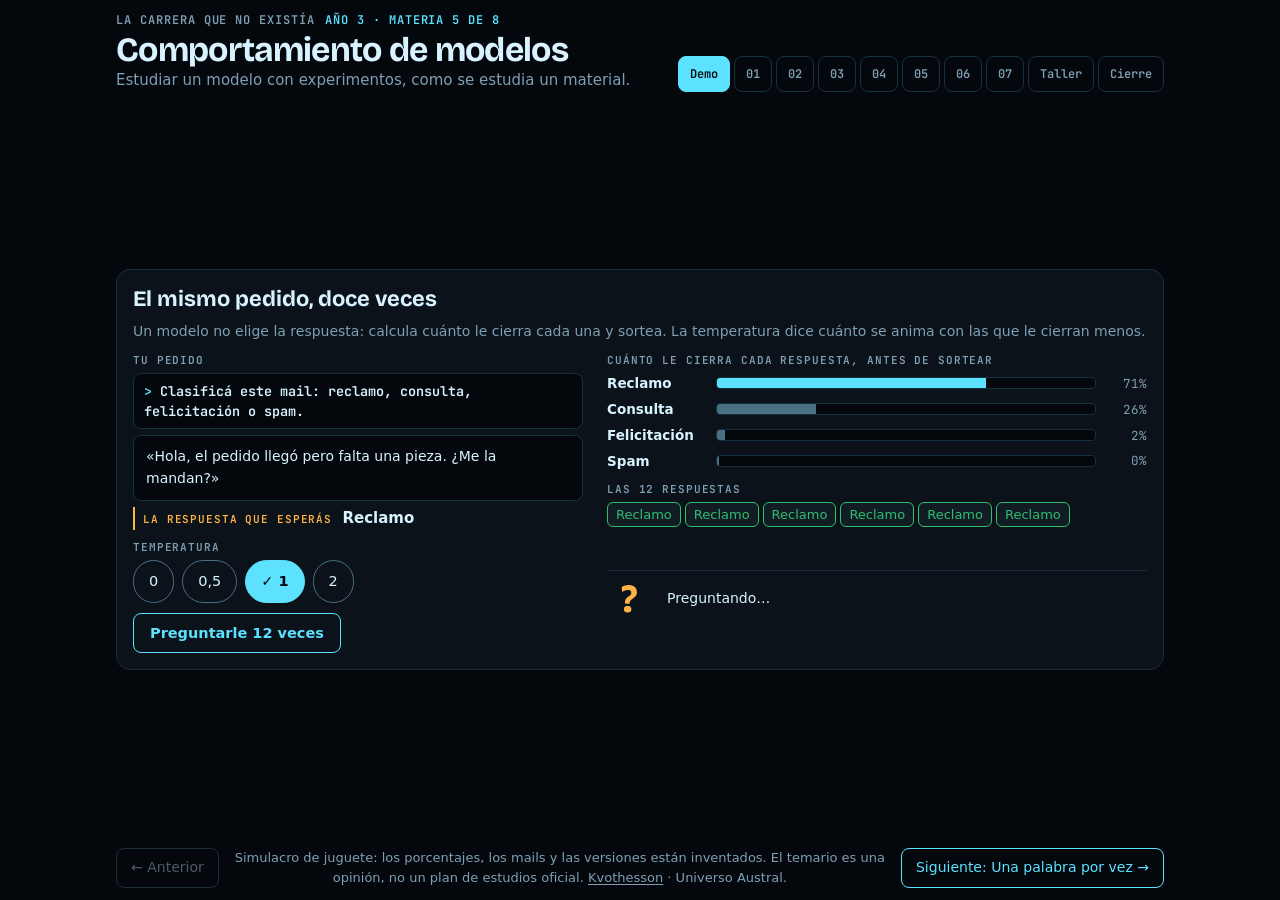
==== commit 93288faa: "SEO: metadatos, JSON-LD y texto sin JS para buscadores e IA Co-Authored-By: Claude Opus 5.5 <noreply" ====
--- a/comportamiento.html
+++ b/comportamiento.html
@@ -3,7 +3,17 @@
 <head>
 <meta charset="utf-8">
 <meta name="viewport" content="width=device-width, initial-scale=1">
-<title>Comportamiento de modelos · La carrera que no existía</title>
+<title>Comportamiento de modelos: estudiar una IA con experimentos · La carrera que no existía</title>
+<meta name="description" content="Materia 5 de La carrera que no existía: estudiar un modelo de IA con experimentos, como se estudia un material. Con demo interactiva, unidades y taller.">
+<link rel="canonical" href="https://kvothesson.com/carrera/comportamiento.html">
+<meta property="og:type" content="website">
+<meta property="og:title" content="Comportamiento de modelos: estudiar una IA con experimentos">
+<meta property="og:description" content="Materia 5 de La carrera que no existía: estudiar un modelo de IA con experimentos, como se estudia un material. Con demo interactiva, unidades y taller.">
+<meta property="og:url" content="https://kvothesson.com/carrera/comportamiento.html">
+<meta property="og:locale" content="es_AR">
+<meta property="og:site_name" content="La carrera que no existía">
+<meta name="twitter:card" content="summary">
+<script type="application/ld+json">{"@context": "https://schema.org", "@type": "Course", "name": "Comportamiento de modelos · La carrera que no existía", "description": "Materia 5 de La carrera que no existía: estudiar un modelo de IA con experimentos, como se estudia un material. Con demo interactiva, unidades y taller.", "url": "https://kvothesson.com/carrera/comportamiento.html", "inLanguage": "es", "isAccessibleForFree": true, "educationalLevel": "Año 3", "learningResourceType": "Materia interactiva", "provider": {"@type": "Organization", "name": "Kvothesson", "url": "https://kvothesson.com/"}, "author": {"@type": "Organization", "name": "Kvothesson", "url": "https://kvothesson.com/"}, "isPartOf": {"@type": "Course", "name": "La carrera que no existía", "url": "https://kvothesson.com/carrera/"}}</script>
 <link rel="preconnect" href="https://fonts.googleapis.com">
 <link href="https://fonts.googleapis.com/css2?family=Bricolage+Grotesque:opsz,wght@12..96,500;12..96,700&family=JetBrains+Mono:wght@400;600&display=swap" rel="stylesheet">
 <link rel="stylesheet" href="curso.css">
